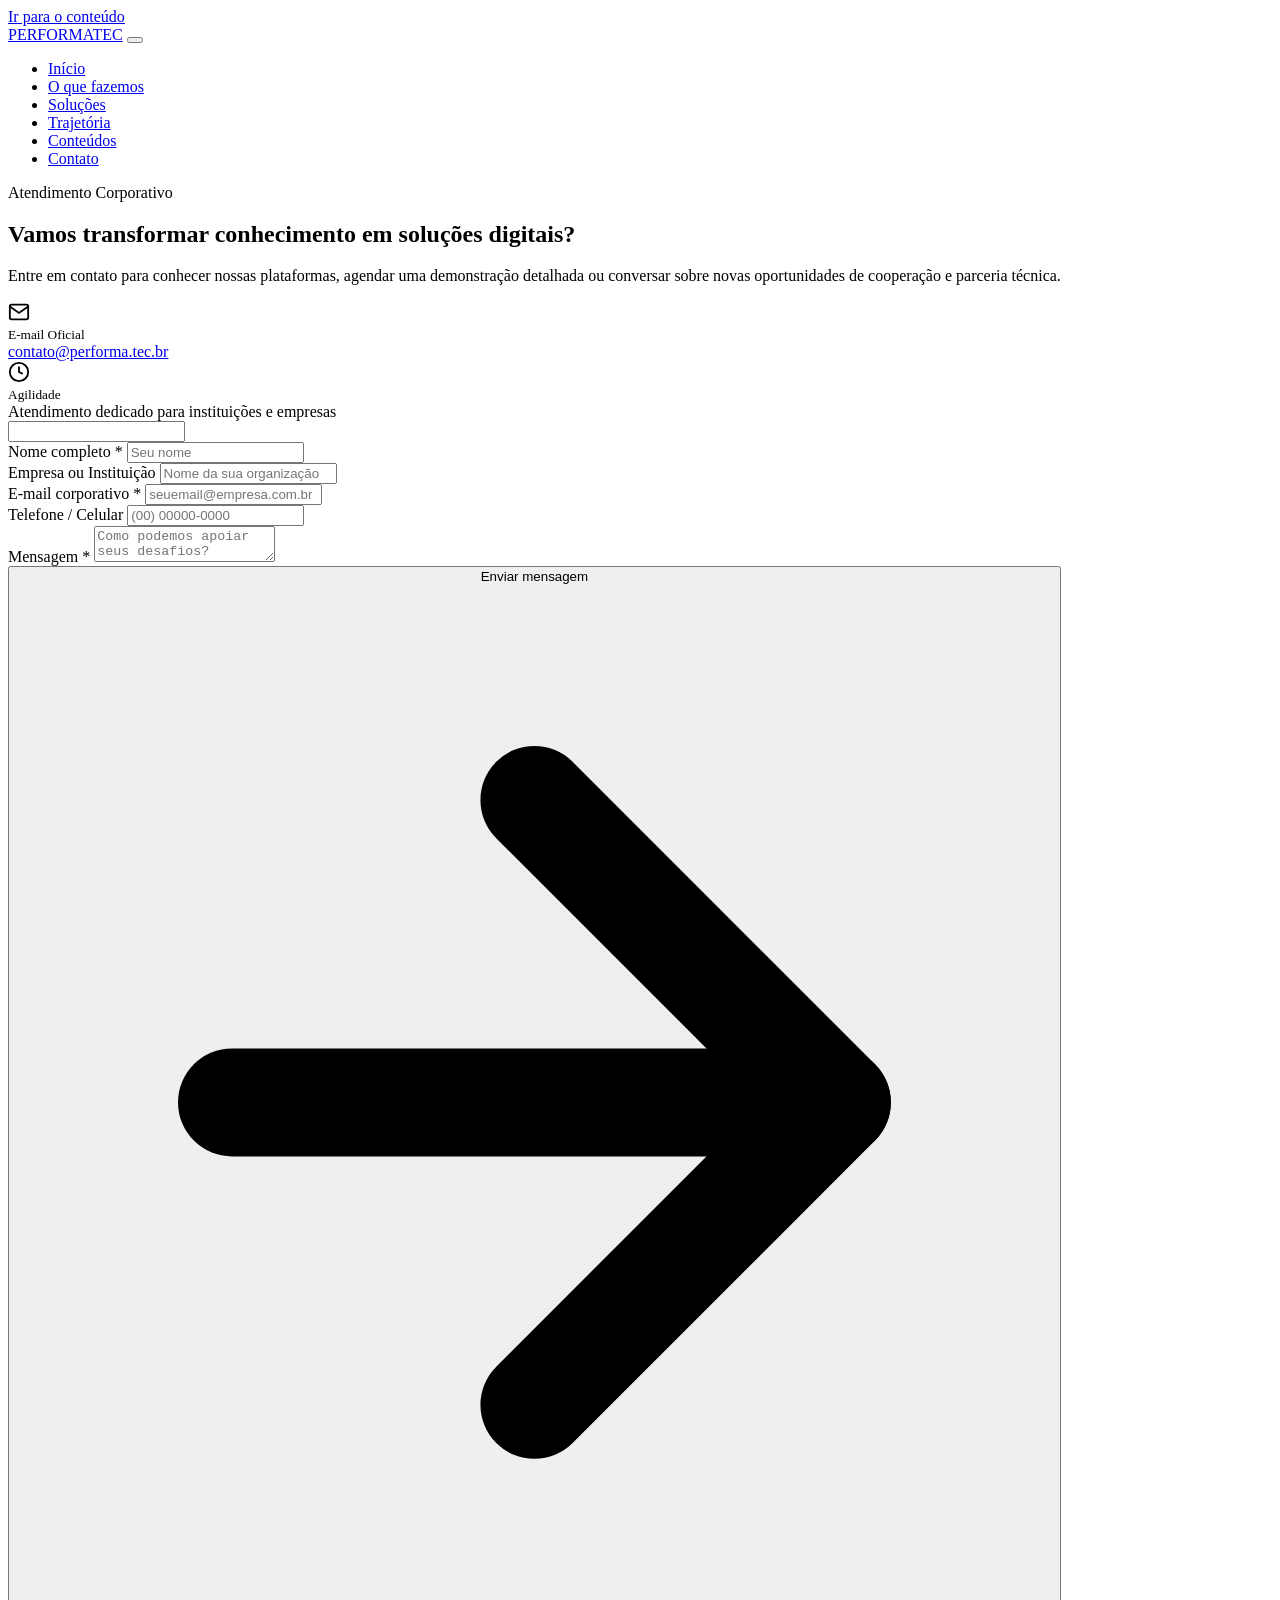
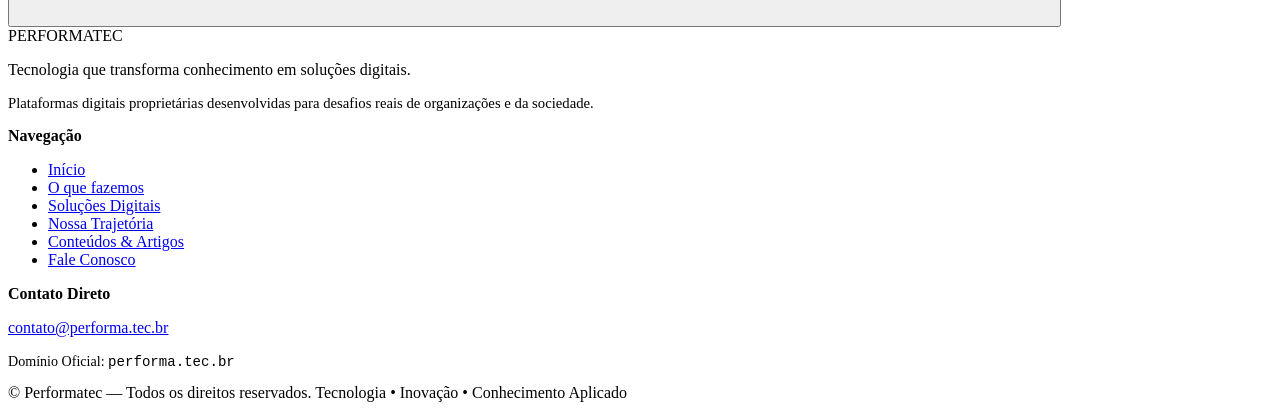
==== contato.html @ 6117225d "Add files via upload" ====
<!DOCTYPE html>
<html lang="pt-BR">
  <head>
    <meta charset="utf-8" />
    <meta name="viewport" content="width=device-width, initial-scale=1" />
    <title>Contato | Performatec</title>
    <meta
      name="description"
      content="Entre em contato com a Performatec para conhecer nossas plataformas digitais próprias, agendar demonstrações ou conversar sobre parcerias."
    />
    <link rel="canonical" href="https://performa.tec.br/contato.html" />
    <link rel="icon" href="assets/img/favicon.svg" type="image/svg+xml" />

    <!-- Open Graph -->
    <meta property="og:type" content="website" />
    <meta property="og:url" content="https://performa.tec.br/contato.html" />
    <meta property="og:title" content="Contato | Performatec" />
    <meta property="og:description" content="Entre em contato com a equipe da Performatec para conhecer nossas soluções digitais." />
    <meta property="og:image" content="https://performa.tec.br/assets/img/hero-colaboracao.jpg" />

    <link rel="preconnect" href="https://fonts.googleapis.com" />
    <link rel="preconnect" href="https://fonts.gstatic.com" crossorigin />
    <link
      href="https://fonts.googleapis.com/css2?family=Cinzel:wght@700&family=Manrope:wght@400;500;600;700;800&display=swap"
      rel="stylesheet"
    />
    <link rel="stylesheet" href="assets/css/site.css" />
  </head>
  <body>
    <a class="skip" href="#conteudo">Ir para o conteúdo</a>

    <header class="site-header">
      <div class="wrap nav">
        <a class="mark" href="index.html" aria-label="Performatec Página Inicial">PERFORMATEC</a>
        <button class="nav-toggle" type="button" aria-label="Abrir menu" aria-expanded="false"><span></span></button>
        <ul class="nav-links">
          <li><a href="index.html">Início</a></li>
          <li><a href="index.html#fazemos">O que fazemos</a></li>
          <li><a href="index.html#solucoes">Soluções</a></li>
          <li><a href="index.html#sobre">Trajetória</a></li>
          <li><a href="conteudos.html">Conteúdos</a></li>
          <li><a class="nav-cta-link" href="contato.html" aria-current="page">Contato</a></li>
        </ul>
      </div>
    </header>

    <main id="conteudo">
      <section class="contact-section" style="min-height: calc(100vh - var(--header) - 200px); display: flex; align-items: center;">
        <div class="wrap contact-grid">
          <div>
            <div class="hero-badge">
              <span class="badge-dot"></span> Atendimento Corporativo
            </div>
            <h1 style="color: var(--white); margin: 1.2rem 0;">
              Vamos transformar conhecimento em <span class="text-highlight">soluções digitais</span>?
            </h1>
            <p class="lede">
              Entre em contato para conhecer nossas plataformas, agendar uma demonstração detalhada ou conversar sobre novas oportunidades de cooperação e parceria técnica.
            </p>

            <div class="contact-info-list">
              <div class="contact-info-item">
                <svg width="22" height="22" viewBox="0 0 24 24" fill="none" stroke="currentColor" stroke-width="2">
                  <path d="M4 4h16c1.1 0 2 .9 2 2v12c0 1.1-.9 2-2 2H4c-1.1 0-2-.9-2-2V6c0-1.1.9-2 2-2z"></path>
                  <polyline points="22,6 12,13 2,6"></polyline>
                </svg>
                <div>
                  <small style="color: var(--text-dim-on-dark); display: block;">E-mail Oficial</small>
                  <a href="mailto:contato@performa.tec.br">contato@performa.tec.br</a>
                </div>
              </div>

              <div class="contact-info-item">
                <svg width="22" height="22" viewBox="0 0 24 24" fill="none" stroke="currentColor" stroke-width="2">
                  <circle cx="12" cy="12" r="10"></circle>
                  <polyline points="12 6 12 12 16 14"></polyline>
                </svg>
                <div>
                  <small style="color: var(--text-dim-on-dark); display: block;">Agilidade</small>
                  <span>Atendimento dedicado para instituições e empresas</span>
                </div>
              </div>
            </div>
          </div>

          <form class="contact-form" data-contact action="https://formsubmit.co/contato@performa.tec.br" method="POST">
            <input type="hidden" name="_subject" value="Novo Contato via Página de Contato" />
            <input type="hidden" name="_captcha" value="false" />
            <input type="text" name="company_website" class="hp" tabindex="-1" autocomplete="off" />

            <div>
              <label for="nome">Nome completo *</label>
              <input id="nome" name="nome" placeholder="Seu nome" required />
            </div>

            <div>
              <label for="empresa">Empresa ou Instituição</label>
              <input id="empresa" name="empresa" placeholder="Nome da sua organização" />
            </div>

            <div>
              <label for="email">E-mail corporativo *</label>
              <input id="email" name="email" type="email" placeholder="seuemail@empresa.com.br" required />
            </div>

            <div>
              <label for="telefone">Telefone / Celular</label>
              <input id="telefone" name="telefone" type="tel" placeholder="(00) 00000-0000" />
            </div>

            <div>
              <label for="mensagem">Mensagem *</label>
              <textarea id="mensagem" name="mensagem" placeholder="Como podemos apoiar seus desafios?" required></textarea>
            </div>

            <button class="btn btn-primary" type="submit" style="width: 100%;">
              <span>Enviar mensagem</span>
              <svg viewBox="0 0 24 24" fill="none" stroke="currentColor" stroke-width="2.5" stroke-linecap="round" stroke-linejoin="round" aria-hidden="true">
                <line x1="5" y1="12" x2="19" y2="12"></line>
                <polyline points="12 5 19 12 12 19"></polyline>
              </svg>
            </button>
          </form>
        </div>
      </section>
    </main>

    <footer class="site-footer">
      <div class="wrap footer-grid">
        <div>
          <span class="mark">PERFORMATEC</span>
          <p>Tecnologia que transforma conhecimento em soluções digitais.</p>
          <p style="color: var(--text-dim-on-dark); font-size: 0.92rem; margin-top: 0.8rem;">
            Plataformas digitais proprietárias desenvolvidas para desafios reais de organizações e da sociedade.
          </p>
        </div>
        <div>
          <strong>Navegação</strong>
          <ul class="footer-nav-list">
            <li><a href="index.html#inicio">Início</a></li>
            <li><a href="index.html#fazemos">O que fazemos</a></li>
            <li><a href="index.html#solucoes">Soluções Digitais</a></li>
            <li><a href="index.html#sobre">Nossa Trajetória</a></li>
            <li><a href="conteudos.html">Conteúdos &amp; Artigos</a></li>
            <li><a href="contato.html">Fale Conosco</a></li>
          </ul>
        </div>
        <div>
          <strong>Contato Direto</strong>
          <p><a href="mailto:contato@performa.tec.br">contato@performa.tec.br</a></p>
          <p style="color: var(--text-dim-on-dark); font-size: 0.88rem; margin-top: 1rem;">
            Domínio Oficial: <code>performa.tec.br</code>
          </p>
        </div>
      </div>
      <div class="wrap legal">
        <span>&copy; Performatec — Todos os direitos reservados.</span>
        <span>Tecnologia &bull; Inovação &bull; Conhecimento Aplicado</span>
      </div>
    </footer>
    <script src="assets/js/site.js"></script>
  </body>
</html>
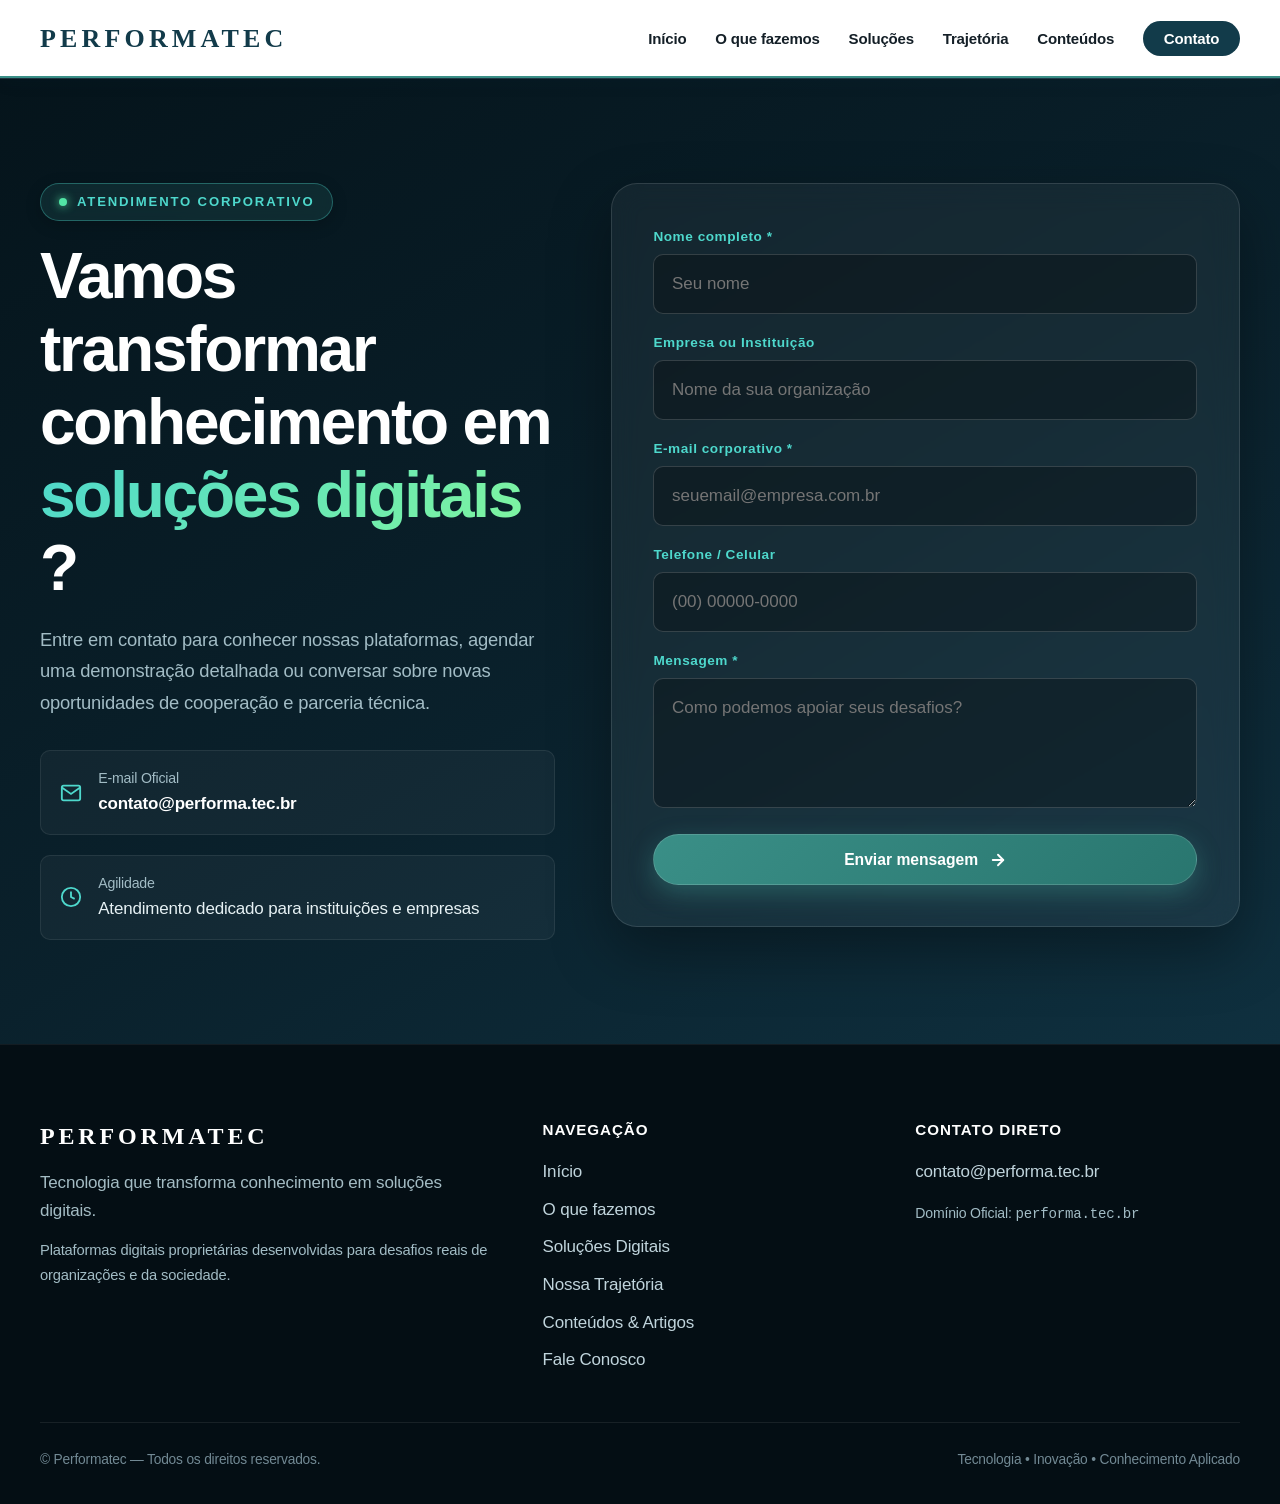
==== commit 36b9d3fc: "Update contato.html" ====
--- a/contato.html
+++ b/contato.html
@@ -147,7 +147,7 @@
         </div>
         <div>
           <strong>Contato Direto</strong>
-          <p><a href="mailto:contato@performa.tec.br">contato@performa.tec.br</a></p>
+          <p><a href="#">contato@performa.tec.br</a></p>
           <p style="color: var(--text-dim-on-dark); font-size: 0.88rem; margin-top: 1rem;">
             Domínio Oficial: <code>performa.tec.br</code>
           </p>
--- a/assets/css/site.css
+++ b/assets/css/site.css
@@ -0,0 +1,1702 @@
+:root {
+  /* Cores Institucionais Principais */
+  --petrol-deep: #06161f;
+  --petrol-dark: #0a212c;
+  --petrol: #123b4a;
+  --petrol-mid: #1d4e60;
+  --blue: #28657a;
+  --blue-light: #3a7c93;
+  --teal: #3a8f87;
+  --teal-light: #52b8ae;
+  --teal-bright: #4ed8cc;
+  --teal-glow: rgba(58, 143, 135, 0.45);
+
+  /* Fundos e Contrastes */
+  --paper: #f8fafb;
+  --mist: #eaf1f4;
+  --mist-dark: #dde6ea;
+  --white: #ffffff;
+
+  /* Tipografia */
+  --ink: #141f27;
+  --ink-secondary: #2d3b44;
+  --mute: #546571;
+  --mute-light: #80929e;
+  --text-on-dark: #e6f1f4;
+  --text-dim-on-dark: #a2bcc5;
+
+  /* Bordas e Sombras */
+  --line: rgba(18, 59, 74, 0.12);
+  --line-on-dark: rgba(255, 255, 255, 0.12);
+  --line-teal: rgba(58, 143, 135, 0.35);
+  --shadow-sm: 0 4px 12px rgba(18, 59, 74, 0.05);
+  --shadow-md: 0 12px 32px rgba(18, 59, 74, 0.08);
+  --shadow-lg: 0 24px 60px rgba(18, 59, 74, 0.14);
+  --shadow-dark: 0 24px 64px rgba(0, 0, 0, 0.45);
+  --shadow-glow: 0 10px 30px rgba(58, 143, 135, 0.35);
+
+  /* Dimensões e Transições */
+  --radius-sm: 10px;
+  --radius-md: 18px;
+  --radius-lg: 26px;
+  --header: 78px;
+  --max: 1200px;
+  --ease: cubic-bezier(0.22, 1, 0.36, 1);
+  --ease-bounce: cubic-bezier(0.34, 1.56, 0.64, 1);
+}
+
+*,
+*::before,
+*::after {
+  box-sizing: border-box;
+}
+
+html {
+  scroll-behavior: smooth;
+}
+
+body {
+  margin: 0;
+  color: var(--ink);
+  background: var(--paper);
+  font-family: Manrope, "Segoe UI", sans-serif;
+  font-size: 17px;
+  line-height: 1.65;
+  letter-spacing: -0.011em;
+  -webkit-font-smoothing: antialiased;
+  -moz-osx-font-smoothing: grayscale;
+}
+
+img {
+  max-width: 100%;
+  display: block;
+}
+
+a {
+  color: inherit;
+  transition: color 0.2s var(--ease);
+}
+
+.skip {
+  position: absolute;
+  left: 1rem;
+  top: 0.6rem;
+  background: var(--petrol);
+  color: var(--white);
+  padding: 0.6rem 1rem;
+  border-radius: var(--radius-sm);
+  z-index: 1000;
+  clip: rect(0 0 0 0);
+  height: 1px;
+  width: 1px;
+  overflow: hidden;
+  font-weight: 700;
+  text-decoration: none;
+}
+
+.skip:focus {
+  clip: auto;
+  height: auto;
+  width: auto;
+  overflow: visible;
+  outline: 2px solid var(--teal-bright);
+}
+
+.mark {
+  font-family: Cinzel, Copperplate, "Copperplate Gothic Bold", serif;
+  font-weight: 700;
+  letter-spacing: 0.16em;
+  text-transform: uppercase;
+  font-size: 26px;
+  color: var(--petrol);
+  transition: color 0.25s var(--ease);
+}
+
+.wrap {
+  width: min(var(--max), calc(100% - 3rem));
+  margin-inline: auto;
+}
+
+.eyebrow {
+  display: inline-flex;
+  align-items: center;
+  gap: 0.75rem;
+  color: var(--blue);
+  font-size: 0.8rem;
+  font-weight: 800;
+  letter-spacing: 0.18em;
+  text-transform: uppercase;
+  margin-bottom: 0.75rem;
+}
+
+.eyebrow::before {
+  content: "";
+  width: 32px;
+  height: 2px;
+  background: var(--teal);
+  border-radius: 2px;
+}
+
+.eyebrow-dark {
+  color: var(--teal-bright);
+}
+
+.eyebrow-dark::before {
+  background: var(--teal-bright);
+}
+
+h1,
+h2,
+h3,
+h4 {
+  font-family: Manrope, sans-serif;
+  letter-spacing: -0.035em;
+  line-height: 1.14;
+  color: var(--petrol);
+  margin: 0;
+}
+
+h1 {
+  font-size: clamp(2.4rem, 5vw, 4.2rem);
+  font-weight: 800;
+}
+
+h2 {
+  font-size: clamp(1.9rem, 3.8vw, 3.1rem);
+  font-weight: 800;
+}
+
+h3 {
+  font-size: 1.35rem;
+  font-weight: 700;
+}
+
+.lede {
+  font-size: 1.15rem;
+  color: var(--mute);
+  max-width: 64ch;
+  line-height: 1.7;
+}
+
+/* ─────────────────────────────────────────────────────────
+   HEADER & NAVEGAÇÃO
+───────────────────────────────────────────────────────── */
+.site-header {
+  position: sticky;
+  top: 0;
+  z-index: 100;
+  height: var(--header);
+  background: rgba(255, 255, 255, 0.94);
+  backdrop-filter: blur(16px);
+  -webkit-backdrop-filter: blur(16px);
+  border-bottom: 2px solid var(--teal);
+  box-shadow: 0 4px 20px rgba(18, 59, 74, 0.05);
+  transition: all 0.3s var(--ease);
+}
+
+.nav {
+  height: var(--header);
+  display: flex;
+  align-items: center;
+  justify-content: space-between;
+  gap: 1.5rem;
+}
+
+.nav a.mark {
+  text-decoration: none;
+  font-size: 26px;
+  display: inline-flex;
+  align-items: center;
+}
+
+.nav a.mark:hover {
+  color: var(--teal);
+}
+
+.nav-links {
+  display: flex;
+  align-items: center;
+  gap: 1.8rem;
+  list-style: none;
+  margin: 0;
+  padding: 0;
+}
+
+.nav-links a {
+  text-decoration: none;
+  font-size: 0.94rem;
+  font-weight: 600;
+  color: var(--ink);
+  position: relative;
+  padding: 0.4rem 0;
+  transition: color 0.2s var(--ease);
+}
+
+.nav-links a::after {
+  content: "";
+  position: absolute;
+  bottom: 0;
+  left: 0;
+  width: 0;
+  height: 2px;
+  background: var(--teal);
+  transition: width 0.25s var(--ease);
+  border-radius: 2px;
+}
+
+.nav-links a:hover {
+  color: var(--teal);
+}
+
+.nav-links a:hover::after,
+.nav-links a[aria-current="page"]::after {
+  width: 100%;
+}
+
+.nav-links a[aria-current="page"] {
+  color: var(--petrol);
+  font-weight: 700;
+}
+
+.nav-cta-link {
+  background: var(--petrol) !important;
+  color: var(--white) !important;
+  padding: 0.55rem 1.3rem !important;
+  border-radius: 999px !important;
+  font-weight: 700 !important;
+  transition: all 0.25s var(--ease) !important;
+}
+
+.nav-cta-link::after {
+  display: none !important;
+}
+
+.nav-cta-link:hover {
+  background: var(--teal) !important;
+  transform: translateY(-2px);
+  box-shadow: var(--shadow-glow);
+}
+
+.nav-toggle {
+  display: none;
+  border: 0;
+  background: transparent;
+  width: 44px;
+  height: 44px;
+  position: relative;
+  cursor: pointer;
+  border-radius: 8px;
+}
+
+.nav-toggle span,
+.nav-toggle::before,
+.nav-toggle::after {
+  content: "";
+  position: absolute;
+  left: 10px;
+  right: 10px;
+  height: 2px;
+  background: var(--petrol);
+  border-radius: 2px;
+  transition: transform 0.25s var(--ease), top 0.25s var(--ease), opacity 0.25s;
+}
+
+.nav-toggle span {
+  top: 21px;
+}
+
+.nav-toggle::before {
+  top: 13px;
+}
+
+.nav-toggle::after {
+  top: 29px;
+}
+
+.nav.open .nav-toggle span {
+  opacity: 0;
+}
+
+.nav.open .nav-toggle::before {
+  top: 21px;
+  transform: rotate(45deg);
+}
+
+.nav.open .nav-toggle::after {
+  top: 21px;
+  transform: rotate(-45deg);
+}
+
+/* ─────────────────────────────────────────────────────────
+   HERO SECTION (ALTO CONTRASTE & DEEP TECH)
+───────────────────────────────────────────────────────── */
+.hero {
+  position: relative;
+  overflow: hidden;
+  background: radial-gradient(circle at 85% 20%, rgba(58, 143, 135, 0.2) 0%, transparent 45%),
+              radial-gradient(circle at 12% 80%, rgba(40, 101, 122, 0.24) 0%, transparent 40%),
+              linear-gradient(145deg, #071922 0%, #0d2733 45%, #123b4a 100%);
+  color: var(--text-on-dark);
+  padding: 5rem 0 3.5rem;
+  border-bottom: 1px solid rgba(255, 255, 255, 0.08);
+}
+
+.hero h1 {
+  color: var(--white);
+  line-height: 1.1;
+  margin: 1.1rem 0 1.4rem;
+}
+
+.hero p.hero-desc {
+  color: rgba(230, 241, 244, 0.88);
+  font-size: 1.18rem;
+  line-height: 1.7;
+  max-width: 50ch;
+  margin-bottom: 2.2rem;
+}
+
+/* Efeito de Destaque nas Palavras do H1 */
+.text-highlight {
+  background: linear-gradient(135deg, #4ed8cc 0%, #7ef5a0 100%);
+  -webkit-background-clip: text;
+  background-clip: text;
+  color: transparent;
+  display: inline-block;
+  font-weight: 800;
+}
+
+.text-highlight-teal {
+  background: linear-gradient(135deg, #ffffff 0%, #b2e8e4 100%);
+  -webkit-background-clip: text;
+  background-clip: text;
+  color: transparent;
+}
+
+/* Badge do Hero com Pulso Ativo */
+.hero-badge {
+  display: inline-flex;
+  align-items: center;
+  gap: 0.65rem;
+  background: rgba(58, 143, 135, 0.16);
+  border: 1px solid rgba(78, 216, 204, 0.35);
+  backdrop-filter: blur(8px);
+  -webkit-backdrop-filter: blur(8px);
+  color: var(--teal-bright);
+  font-size: 0.82rem;
+  font-weight: 700;
+  letter-spacing: 0.14em;
+  text-transform: uppercase;
+  padding: 0.45rem 1.1rem;
+  border-radius: 999px;
+  box-shadow: 0 4px 16px rgba(0, 0, 0, 0.2);
+}
+
+.badge-dot {
+  width: 8px;
+  height: 8px;
+  background: #52e5a5;
+  border-radius: 50%;
+  display: inline-block;
+  box-shadow: 0 0 10px #52e5a5;
+  animation: pulseDot 2s infinite;
+}
+
+@keyframes pulseDot {
+  0%, 100% {
+    opacity: 1;
+    transform: scale(1);
+  }
+  50% {
+    opacity: 0.5;
+    transform: scale(1.3);
+  }
+}
+
+/* Teia SVG com Linhas Luminosas */
+.teia {
+  position: absolute;
+  inset: 0;
+  pointer-events: none;
+  opacity: 0.65;
+  z-index: 1;
+}
+
+.teia path {
+  transition: stroke 0.5s;
+}
+
+.teia-node {
+  animation: pulseNode 3s infinite ease-in-out alternate;
+}
+
+@keyframes pulseNode {
+  0% { r: 3; opacity: 0.4; }
+  100% { r: 5; opacity: 1; }
+}
+
+.hero-grid {
+  position: relative;
+  z-index: 2;
+  display: grid;
+  grid-template-columns: 1.08fr 0.92fr;
+  gap: 4rem;
+  align-items: center;
+}
+
+/* Botões com Alto Impacto */
+.actions {
+  display: flex;
+  flex-wrap: wrap;
+  align-items: center;
+  gap: 1.1rem;
+}
+
+.btn {
+  display: inline-flex;
+  align-items: center;
+  justify-content: center;
+  gap: 0.65rem;
+  text-decoration: none;
+  border-radius: 999px;
+  padding: 0.95rem 1.7rem;
+  font-weight: 700;
+  font-size: 0.98rem;
+  border: 1px solid transparent;
+  cursor: pointer;
+  font-family: inherit;
+  transition: all 0.28s var(--ease);
+}
+
+.btn svg {
+  width: 18px;
+  height: 18px;
+  transition: transform 0.25s var(--ease);
+}
+
+.btn:hover svg {
+  transform: translateX(4px);
+}
+
+.btn-primary {
+  background: linear-gradient(135deg, var(--teal) 0%, #29766f 100%);
+  color: var(--white);
+  box-shadow: 0 8px 24px rgba(58, 143, 135, 0.45);
+  border: 1px solid rgba(255, 255, 255, 0.15);
+}
+
+.btn-primary:hover {
+  transform: translateY(-2px);
+  box-shadow: 0 12px 32px rgba(58, 143, 135, 0.6);
+  background: linear-gradient(135deg, #44a59c 0%, var(--teal) 100%);
+  color: var(--white);
+}
+
+.btn-ghost {
+  background: rgba(255, 255, 255, 0.06);
+  color: var(--white);
+  border: 1.5px solid rgba(255, 255, 255, 0.35);
+  backdrop-filter: blur(8px);
+  -webkit-backdrop-filter: blur(8px);
+}
+
+.btn-ghost:hover {
+  background: rgba(255, 255, 255, 0.16);
+  border-color: var(--white);
+  transform: translateY(-2px);
+  color: var(--white);
+}
+
+.btn-outline-dark {
+  background: transparent;
+  color: var(--petrol);
+  border: 1.5px solid var(--petrol);
+}
+
+.btn-outline-dark:hover {
+  background: var(--petrol);
+  color: var(--white);
+  transform: translateY(-2px);
+}
+
+.btn-light {
+  background: var(--white);
+  color: var(--petrol);
+  box-shadow: var(--shadow-sm);
+}
+
+.btn-light:hover {
+  background: var(--mist);
+  color: var(--petrol);
+  transform: translateY(-2px);
+  box-shadow: var(--shadow-md);
+}
+
+/* Visual do Hero & Cards Flutuantes */
+.hero-visual {
+  position: relative;
+  min-height: 460px;
+  display: flex;
+  align-items: center;
+  justify-content: center;
+}
+
+.hero-img-container {
+  position: relative;
+  width: 92%;
+  margin-left: auto;
+  border-radius: 28px;
+  padding: 6px;
+  background: linear-gradient(145deg, rgba(78, 216, 204, 0.4) 0%, rgba(255, 255, 255, 0.1) 60%, rgba(18, 59, 74, 0.4) 100%);
+  box-shadow: 0 24px 60px rgba(0, 0, 0, 0.45);
+}
+
+.hero-visual img {
+  width: 100%;
+  height: 460px;
+  object-fit: cover;
+  border-radius: 24px;
+  display: block;
+}
+
+/* Card Flutuante 1 (Inferior) */
+.hero-chip {
+  position: absolute;
+  left: -20px;
+  bottom: 24px;
+  width: min(300px, 85%);
+  background: rgba(10, 33, 44, 0.92);
+  border: 1px solid rgba(78, 216, 204, 0.35);
+  backdrop-filter: blur(16px);
+  -webkit-backdrop-filter: blur(16px);
+  padding: 1.1rem 1.25rem;
+  border-radius: var(--radius-md);
+  box-shadow: 0 16px 40px rgba(0, 0, 0, 0.4);
+  animation: float1 5s ease-in-out infinite alternate;
+  z-index: 3;
+}
+
+.hero-chip-header {
+  display: flex;
+  align-items: center;
+  gap: 0.6rem;
+  margin-bottom: 0.35rem;
+}
+
+.hero-chip-icon {
+  width: 28px;
+  height: 28px;
+  border-radius: 8px;
+  background: rgba(58, 143, 135, 0.25);
+  color: var(--teal-bright);
+  display: flex;
+  align-items: center;
+  justify-content: center;
+}
+
+.hero-chip strong {
+  display: block;
+  color: var(--white);
+  font-size: 0.98rem;
+  font-weight: 700;
+}
+
+.hero-chip span {
+  display: block;
+  color: var(--text-dim-on-dark);
+  font-size: 0.84rem;
+  line-height: 1.45;
+}
+
+/* Card Flutuante 2 (Superior Direito) */
+.hero-badge-float {
+  position: absolute;
+  right: -15px;
+  top: 30px;
+  background: rgba(255, 255, 255, 0.96);
+  color: var(--ink);
+  border: 1px solid rgba(18, 59, 74, 0.15);
+  padding: 0.85rem 1.15rem;
+  border-radius: var(--radius-md);
+  box-shadow: 0 16px 36px rgba(0, 0, 0, 0.25);
+  animation: float2 6s ease-in-out infinite alternate;
+  z-index: 3;
+  display: flex;
+  align-items: center;
+  gap: 0.75rem;
+}
+
+.hero-badge-float .status-ring {
+  width: 10px;
+  height: 10px;
+  border-radius: 50%;
+  background: var(--teal);
+  box-shadow: 0 0 0 3px rgba(58, 143, 135, 0.2);
+}
+
+.hero-badge-float strong {
+  display: block;
+  font-size: 0.92rem;
+  color: var(--petrol);
+}
+
+.hero-badge-float span {
+  display: block;
+  font-size: 0.78rem;
+  color: var(--mute);
+  font-weight: 600;
+}
+
+@keyframes float1 {
+  0% { transform: translateY(0); }
+  100% { transform: translateY(-10px); }
+}
+
+@keyframes float2 {
+  0% { transform: translateY(0); }
+  100% { transform: translateY(12px); }
+}
+
+/* ─────────────────────────────────────────────────────────
+   FAIXA DE INDICADORES (STATS BAR - ESTILO PERFORMANCE VEGETAL)
+───────────────────────────────────────────────────────── */
+.stats-bar-wrap {
+  position: relative;
+  z-index: 2;
+  margin-top: 3.5rem;
+  padding-top: 2rem;
+  border-top: 1px solid rgba(255, 255, 255, 0.1);
+}
+
+.stats-bar {
+  display: grid;
+  grid-template-columns: repeat(4, 1fr);
+  gap: 1.5rem;
+}
+
+.stat-item {
+  padding: 1.1rem 1.4rem;
+  border-right: 1px solid rgba(255, 255, 255, 0.08);
+  background: rgba(255, 255, 255, 0.03);
+  border-radius: var(--radius-sm);
+  transition: background 0.25s;
+}
+
+.stat-item:hover {
+  background: rgba(255, 255, 255, 0.06);
+}
+
+.stat-item:last-child {
+  border-right: none;
+}
+
+.stat-num {
+  font-family: Manrope, sans-serif;
+  font-weight: 800;
+  font-size: clamp(1.8rem, 2.5vw, 2.5rem);
+  color: var(--teal-bright);
+  line-height: 1.1;
+  display: block;
+}
+
+.stat-label {
+  font-size: 0.85rem;
+  color: var(--text-dim-on-dark);
+  margin-top: 0.4rem;
+  text-transform: uppercase;
+  letter-spacing: 0.08em;
+  font-weight: 600;
+  display: block;
+}
+
+/* ─────────────────────────────────────────────────────────
+   SEÇÕES & CONTRASTES
+───────────────────────────────────────────────────────── */
+.band {
+  padding: 6.2rem 0;
+  position: relative;
+  scroll-margin-top: calc(var(--header) + 12px);
+}
+
+/* Fundo Claro Puro (High Clarity) */
+.band-white {
+  background: var(--white);
+  color: var(--ink);
+}
+
+/* Fundo Ardósia/Gelo Suave */
+.band-mist {
+  background: var(--mist);
+  color: var(--ink);
+}
+
+/* Fundo Corporativo Suave */
+.band-alt {
+  background: var(--paper);
+  color: var(--ink);
+}
+
+/* Fundo Escuro Profundo (Deep Tech Contrast) */
+.band-deep {
+  background: linear-gradient(150deg, #071922 0%, #0d2733 50%, #123b4a 100%);
+  color: var(--text-on-dark);
+}
+
+.band-deep h2,
+.band-deep h3 {
+  color: var(--white);
+}
+
+.band-deep .lede {
+  color: var(--text-dim-on-dark);
+}
+
+/* ─────────────────────────────────────────────────────────
+   BLOCO 2: O QUE FAZEMOS (CARDS INTERATIVOS)
+───────────────────────────────────────────────────────── */
+.split-intro {
+  display: grid;
+  grid-template-columns: 0.9fr 1.1fr;
+  gap: 3.5rem;
+  margin-bottom: 3.5rem;
+  align-items: end;
+}
+
+.practice-cards {
+  display: grid;
+  grid-template-columns: repeat(3, 1fr);
+  gap: 1.8rem;
+}
+
+.practice-card {
+  background: var(--paper);
+  border: 1px solid var(--line);
+  border-radius: var(--radius-md);
+  padding: 2.4rem 2rem;
+  transition: all 0.3s var(--ease);
+  position: relative;
+  display: flex;
+  flex-direction: column;
+}
+
+.practice-card::before {
+  content: "";
+  position: absolute;
+  top: 0;
+  left: 0;
+  right: 0;
+  height: 4px;
+  background: transparent;
+  border-radius: var(--radius-md) var(--radius-md) 0 0;
+  transition: background 0.3s var(--ease);
+}
+
+.practice-card:hover {
+  transform: translateY(-8px);
+  background: var(--white);
+  border-color: var(--line-teal);
+  box-shadow: var(--shadow-lg);
+}
+
+.practice-card:hover::before {
+  background: linear-gradient(90deg, var(--teal), var(--blue));
+}
+
+.card-icon-wrap {
+  width: 52px;
+  height: 52px;
+  border-radius: 14px;
+  background: rgba(58, 143, 135, 0.1);
+  color: var(--teal);
+  display: flex;
+  align-items: center;
+  justify-content: center;
+  margin-bottom: 1.6rem;
+  transition: all 0.3s var(--ease);
+}
+
+.practice-card:hover .card-icon-wrap {
+  background: var(--teal);
+  color: var(--white);
+  transform: scale(1.08);
+}
+
+.index-num {
+  font-family: Cinzel, serif;
+  color: var(--teal);
+  font-size: 1.4rem;
+  font-weight: 700;
+  letter-spacing: 0.08em;
+  margin-left: auto;
+}
+
+.card-top {
+  display: flex;
+  align-items: center;
+  justify-content: space-between;
+  margin-bottom: 1rem;
+}
+
+.practice-card h3 {
+  font-size: 1.35rem;
+  margin-bottom: 0.85rem;
+  color: var(--petrol);
+}
+
+.practice-card p {
+  color: var(--mute);
+  margin: 0;
+  font-size: 1.02rem;
+  line-height: 1.65;
+}
+
+/* ─────────────────────────────────────────────────────────
+   BLOCO 3: TRAJETÓRIA (TIMELINE REFINADA)
+───────────────────────────────────────────────────────── */
+.timeline-container {
+  margin-top: 3.5rem;
+  position: relative;
+}
+
+.timeline {
+  position: relative;
+  display: grid;
+  grid-template-columns: repeat(auto-fit, minmax(260px, 1fr));
+  gap: 1.5rem;
+}
+
+.tl-card {
+  background: var(--white);
+  border: 1px solid var(--line);
+  border-radius: var(--radius-md);
+  padding: 1.8rem 1.6rem;
+  box-shadow: var(--shadow-sm);
+  position: relative;
+  transition: all 0.28s var(--ease);
+  display: flex;
+  flex-direction: column;
+}
+
+.tl-card:hover {
+  transform: translateY(-5px);
+  border-color: var(--teal);
+  box-shadow: var(--shadow-md);
+}
+
+.tl-step-badge {
+  display: inline-flex;
+  align-items: center;
+  gap: 0.5rem;
+  font-size: 0.76rem;
+  font-weight: 800;
+  text-transform: uppercase;
+  letter-spacing: 0.1em;
+  color: var(--teal);
+  margin-bottom: 0.8rem;
+}
+
+.tl-step-dot {
+  width: 8px;
+  height: 8px;
+  border-radius: 50%;
+  background: var(--teal);
+}
+
+.tl-card strong {
+  font-size: 1.15rem;
+  color: var(--petrol);
+  margin-bottom: 0.4rem;
+  display: block;
+}
+
+.tl-card p {
+  color: var(--mute);
+  margin: 0;
+  font-size: 0.94rem;
+  line-height: 1.55;
+}
+
+/* ─────────────────────────────────────────────────────────
+   BLOCO 4: SOLUÇÕES DIGITAIS (SHOWCASE PREMIUM)
+───────────────────────────────────────────────────────── */
+.solution-stack {
+  display: grid;
+  gap: 2.2rem;
+  margin-top: 3rem;
+}
+
+.solution {
+  display: grid;
+  grid-template-columns: 1.08fr 0.92fr;
+  background: var(--white);
+  border: 1px solid var(--line);
+  border-radius: var(--radius-lg);
+  overflow: hidden;
+  box-shadow: var(--shadow-md);
+  transition: all 0.35s var(--ease);
+}
+
+.solution:hover {
+  border-color: var(--line-teal);
+  box-shadow: var(--shadow-lg);
+  transform: translateY(-4px);
+}
+
+.solution.reverse {
+  grid-template-columns: 0.92fr 1.08fr;
+}
+
+.solution.reverse .solution-copy {
+  order: 2;
+}
+
+.solution-copy {
+  padding: 3.5rem 3.2rem;
+  display: flex;
+  flex-direction: column;
+  justify-content: center;
+}
+
+.solution-copy h3 {
+  font-size: 2.1rem;
+  margin-bottom: 1rem;
+}
+
+.solution-copy p {
+  color: var(--mute);
+  font-size: 1.06rem;
+  line-height: 1.7;
+}
+
+.solution-media {
+  position: relative;
+  min-height: 380px;
+  overflow: hidden;
+}
+
+.solution-media img {
+  width: 100%;
+  height: 100%;
+  object-fit: cover;
+  position: absolute;
+  inset: 0;
+  transition: transform 0.6s var(--ease);
+}
+
+.solution:hover .solution-media img {
+  transform: scale(1.04);
+}
+
+.kicker {
+  font-size: 0.8rem;
+  letter-spacing: 0.16em;
+  text-transform: uppercase;
+  font-weight: 800;
+  color: var(--teal);
+  margin-bottom: 0.65rem;
+  display: inline-block;
+}
+
+.highlights {
+  display: flex;
+  flex-wrap: wrap;
+  gap: 0.65rem;
+  margin: 1.4rem 0 1.8rem;
+}
+
+.pill {
+  background: var(--mist);
+  color: var(--petrol);
+  border: 1px solid rgba(18, 59, 74, 0.08);
+  border-radius: 999px;
+  padding: 0.45rem 0.95rem;
+  font-size: 0.84rem;
+  font-weight: 700;
+  display: inline-flex;
+  align-items: center;
+  gap: 0.45rem;
+  transition: all 0.2s;
+}
+
+.pill::before {
+  content: "✓";
+  color: var(--teal);
+  font-weight: 800;
+}
+
+.pill:hover {
+  background: var(--white);
+  border-color: var(--teal);
+}
+
+/* ─────────────────────────────────────────────────────────
+   BLOCO 5 & 6: REGISTRO INPI & COMERCIALIZAÇÃO (DARK TECH)
+───────────────────────────────────────────────────────── */
+.registry-section {
+  position: relative;
+  overflow: hidden;
+}
+
+.registry-section::before {
+  content: "";
+  position: absolute;
+  width: 450px;
+  height: 450px;
+  right: -100px;
+  top: -100px;
+  background: radial-gradient(circle, rgba(58, 143, 135, 0.22) 0%, transparent 70%);
+  pointer-events: none;
+}
+
+.registry {
+  display: grid;
+  grid-template-columns: 1.15fr 0.85fr;
+  gap: 3.5rem;
+  align-items: center;
+  position: relative;
+  z-index: 2;
+}
+
+.registry-card {
+  background: rgba(255, 255, 255, 0.05);
+  border: 1px solid rgba(78, 216, 204, 0.28);
+  border-radius: var(--radius-lg);
+  padding: 2.4rem;
+  backdrop-filter: blur(16px);
+  -webkit-backdrop-filter: blur(16px);
+  box-shadow: 0 20px 50px rgba(0, 0, 0, 0.35);
+  position: relative;
+  overflow: hidden;
+}
+
+.registry-card::after {
+  content: "";
+  position: absolute;
+  top: 0;
+  left: 0;
+  width: 100%;
+  height: 4px;
+  background: linear-gradient(90deg, var(--teal-bright), var(--blue));
+}
+
+.registry-shield {
+  display: inline-flex;
+  align-items: center;
+  justify-content: center;
+  width: 48px;
+  height: 48px;
+  border-radius: 12px;
+  background: rgba(58, 143, 135, 0.2);
+  color: var(--teal-bright);
+  margin-bottom: 1.2rem;
+}
+
+.registry-card code {
+  display: block;
+  margin: 1rem 0;
+  font-size: 1.35rem;
+  color: var(--teal-bright);
+  font-family: ui-monospace, SFMono-Regular, "SF Mono", Menlo, Consolas, monospace;
+  font-weight: 800;
+  letter-spacing: 0.06em;
+  background: rgba(0, 0, 0, 0.35);
+  padding: 0.75rem 1rem;
+  border-radius: 10px;
+  border: 1px solid rgba(255, 255, 255, 0.08);
+}
+
+.registry-meta {
+  font-size: 0.92rem;
+  color: var(--text-dim-on-dark);
+  line-height: 1.6;
+}
+
+.registry-meta strong {
+  color: var(--white);
+}
+
+.compact-box {
+  margin-top: 2rem;
+  background: rgba(255, 255, 255, 0.04);
+  border-left: 3px solid var(--teal-bright);
+  padding: 1.2rem 1.4rem;
+  border-radius: 0 var(--radius-sm) var(--radius-sm) 0;
+}
+
+.compact-box h3 {
+  font-size: 1.05rem;
+  color: var(--teal-bright);
+  margin-bottom: 0.35rem;
+  text-transform: uppercase;
+  letter-spacing: 0.08em;
+}
+
+.compact-box p {
+  color: var(--text-on-dark);
+  margin: 0;
+  font-size: 0.96rem;
+}
+
+/* ─────────────────────────────────────────────────────────
+   BLOCO 7: DIFERENCIAL (TRÍPTICO MODERNO)
+───────────────────────────────────────────────────────── */
+.triptych {
+  display: grid;
+  grid-template-columns: repeat(3, 1fr);
+  gap: 1.8rem;
+  margin-top: 3rem;
+}
+
+.triptych-item {
+  background: var(--white);
+  border: 1px solid var(--line);
+  border-radius: var(--radius-md);
+  padding: 2.4rem 2rem;
+  box-shadow: var(--shadow-sm);
+  transition: all 0.3s var(--ease);
+  position: relative;
+}
+
+.triptych-item:hover {
+  transform: translateY(-6px);
+  border-color: var(--teal);
+  box-shadow: var(--shadow-lg);
+}
+
+.triptych-num {
+  font-family: Cinzel, serif;
+  font-size: 2rem;
+  font-weight: 700;
+  color: var(--teal);
+  display: block;
+  margin-bottom: 1rem;
+}
+
+.triptych-item h3 {
+  font-size: 1.35rem;
+  margin-bottom: 0.8rem;
+}
+
+.triptych-item p {
+  color: var(--mute);
+  margin: 0;
+  line-height: 1.65;
+}
+
+/* ─────────────────────────────────────────────────────────
+   BLOCO 8 & 9: PARCERIAS E PIPELINE (CONTRASTE MIST)
+───────────────────────────────────────────────────────── */
+.dual-feature-grid {
+  display: grid;
+  grid-template-columns: 1fr 1fr;
+  gap: 2rem;
+  margin-top: 3rem;
+}
+
+.feature-box {
+  background: var(--white);
+  border: 1px solid var(--line);
+  border-radius: var(--radius-lg);
+  overflow: hidden;
+  box-shadow: var(--shadow-sm);
+  display: flex;
+  flex-direction: column;
+}
+
+.feature-box img {
+  width: 100%;
+  height: 260px;
+  object-fit: cover;
+}
+
+.feature-box-body {
+  padding: 2.2rem 2.2rem;
+  flex: 1;
+}
+
+.feature-box-body h3 {
+  font-size: 1.45rem;
+  margin-bottom: 0.8rem;
+}
+
+.feature-box-body p {
+  color: var(--mute);
+  line-height: 1.65;
+  margin: 0;
+}
+
+/* ─────────────────────────────────────────────────────────
+   BLOCO 10: CONTEÚDOS (EDITORIAL CARDS)
+───────────────────────────────────────────────────────── */
+.content-row {
+  display: grid;
+  grid-template-columns: repeat(3, 1fr);
+  gap: 1.8rem;
+  margin-top: 2.8rem;
+}
+
+.article-card {
+  background: var(--white);
+  border: 1px solid var(--line);
+  border-radius: var(--radius-md);
+  padding: 2rem 1.8rem;
+  text-decoration: none;
+  min-height: 240px;
+  display: flex;
+  flex-direction: column;
+  justify-content: space-between;
+  box-shadow: var(--shadow-sm);
+  transition: all 0.3s var(--ease);
+  position: relative;
+}
+
+.article-card:hover {
+  transform: translateY(-6px);
+  border-color: var(--teal);
+  box-shadow: var(--shadow-lg);
+}
+
+.article-tag {
+  color: var(--teal);
+  font-size: 0.8rem;
+  font-weight: 800;
+  letter-spacing: 0.12em;
+  text-transform: uppercase;
+  display: inline-block;
+  margin-bottom: 0.8rem;
+}
+
+.article-card h3 {
+  font-size: 1.25rem;
+  color: var(--petrol);
+  line-height: 1.4;
+  margin: 0 0 1.2rem;
+  transition: color 0.2s;
+}
+
+.article-card:hover h3 {
+  color: var(--teal);
+}
+
+.article-link {
+  display: inline-flex;
+  align-items: center;
+  gap: 0.5rem;
+  color: var(--blue);
+  font-weight: 700;
+  font-size: 0.92rem;
+  transition: gap 0.2s;
+}
+
+.article-card:hover .article-link {
+  gap: 0.8rem;
+  color: var(--teal);
+}
+
+/* ─────────────────────────────────────────────────────────
+   BLOCO 11: CONTATO (DEEP CONTRAST FINALE)
+───────────────────────────────────────────────────────── */
+.contact-section {
+  background: linear-gradient(150deg, #05141b 0%, #0a212c 55%, #0f303f 100%);
+  color: var(--text-on-dark);
+  padding: 6.5rem 0;
+  border-top: 1px solid rgba(255, 255, 255, 0.08);
+}
+
+.contact-section h2 {
+  color: var(--white);
+}
+
+.contact-section .lede {
+  color: var(--text-dim-on-dark);
+}
+
+.contact-grid {
+  display: grid;
+  grid-template-columns: 0.9fr 1.1fr;
+  gap: 3.5rem;
+  align-items: start;
+}
+
+.contact-info-list {
+  margin-top: 2rem;
+  display: grid;
+  gap: 1.2rem;
+}
+
+.contact-info-item {
+  display: flex;
+  align-items: center;
+  gap: 1rem;
+  background: rgba(255, 255, 255, 0.04);
+  padding: 1rem 1.2rem;
+  border-radius: var(--radius-sm);
+  border: 1px solid rgba(255, 255, 255, 0.08);
+}
+
+.contact-info-item svg {
+  color: var(--teal-bright);
+  flex-shrink: 0;
+}
+
+.contact-info-item a {
+  color: var(--white);
+  font-weight: 700;
+  text-decoration: none;
+}
+
+.contact-info-item a:hover {
+  color: var(--teal-bright);
+}
+
+/* Formulário Sofisticado */
+form.contact-form {
+  display: grid;
+  gap: 1.1rem;
+  background: rgba(255, 255, 255, 0.05);
+  border: 1px solid rgba(255, 255, 255, 0.12);
+  border-radius: var(--radius-lg);
+  padding: 2.6rem;
+  backdrop-filter: blur(14px);
+  -webkit-backdrop-filter: blur(14px);
+  box-shadow: 0 24px 60px rgba(0, 0, 0, 0.35);
+}
+
+form.contact-form label {
+  font-size: 0.85rem;
+  font-weight: 700;
+  color: var(--teal-bright);
+  display: block;
+  margin-bottom: 0.35rem;
+  letter-spacing: 0.04em;
+}
+
+form.contact-form input,
+form.contact-form textarea {
+  width: 100%;
+  border: 1px solid rgba(255, 255, 255, 0.16);
+  background: rgba(0, 0, 0, 0.28);
+  border-radius: var(--radius-sm);
+  padding: 0.95rem 1.1rem;
+  font: inherit;
+  color: var(--white);
+  transition: all 0.25s var(--ease);
+}
+
+form.contact-form input:focus,
+form.contact-form textarea:focus {
+  outline: none;
+  border-color: var(--teal-bright);
+  background: rgba(0, 0, 0, 0.45);
+  box-shadow: 0 0 0 3px rgba(78, 216, 204, 0.25);
+}
+
+form.contact-form textarea {
+  min-height: 130px;
+  resize: vertical;
+}
+
+.hp {
+  position: absolute;
+  left: -9999px;
+}
+
+/* ─────────────────────────────────────────────────────────
+   RODAPÉ (SITE FOOTER)
+───────────────────────────────────────────────────────── */
+.site-footer {
+  background: #040e14;
+  color: #a4bcc4;
+  padding: 4.5rem 0 2rem;
+  border-top: 1px solid rgba(255, 255, 255, 0.06);
+}
+
+.footer-grid {
+  display: grid;
+  grid-template-columns: 1.4fr 1fr 1fr;
+  gap: 3rem;
+  padding-bottom: 3rem;
+  border-bottom: 1px solid rgba(255, 255, 255, 0.08);
+}
+
+.site-footer .mark {
+  color: var(--white);
+  font-size: 24px;
+  margin-bottom: 0.8rem;
+  display: block;
+}
+
+.site-footer p {
+  line-height: 1.65;
+  margin: 0.4rem 0;
+}
+
+.site-footer strong {
+  color: var(--white);
+  display: block;
+  margin-bottom: 1rem;
+  font-size: 0.95rem;
+  letter-spacing: 0.06em;
+  text-transform: uppercase;
+}
+
+.site-footer a {
+  color: #c0d4dc;
+  text-decoration: none;
+  transition: color 0.2s;
+}
+
+.site-footer a:hover {
+  color: var(--teal-bright);
+}
+
+.footer-nav-list {
+  list-style: none;
+  padding: 0;
+  margin: 0;
+  display: grid;
+  gap: 0.6rem;
+}
+
+.legal {
+  padding-top: 1.6rem;
+  font-size: 0.86rem;
+  color: #728994;
+  display: flex;
+  justify-content: space-between;
+  align-items: center;
+}
+
+/* ─────────────────────────────────────────────────────────
+   PÁGINAS INTERNAS (MAISAÇÃO, CONTATO, CONTEÚDOS)
+───────────────────────────────────────────────────────── */
+.page-hero {
+  padding: 5rem 0 3.5rem;
+  background: radial-gradient(circle at 85% 20%, rgba(58, 143, 135, 0.18) 0%, transparent 45%),
+              linear-gradient(145deg, #071922 0%, #0d2733 50%, #123b4a 100%);
+  color: var(--text-on-dark);
+  border-bottom: 1px solid rgba(255, 255, 255, 0.08);
+}
+
+.page-hero h1 {
+  color: var(--white);
+  margin-top: 0.6rem;
+}
+
+.page-hero .lede {
+  color: var(--text-dim-on-dark);
+}
+
+.shots {
+  display: grid;
+  grid-template-columns: 1.25fr 0.75fr;
+  gap: 1.4rem;
+  margin-top: 2.5rem;
+}
+
+.shots img {
+  border-radius: var(--radius-md);
+  border: 1px solid var(--line);
+  background: var(--white);
+  box-shadow: var(--shadow-sm);
+  transition: transform 0.3s var(--ease), box-shadow 0.3s;
+}
+
+.shots img:hover {
+  transform: translateY(-4px);
+  box-shadow: var(--shadow-lg);
+}
+
+.flow {
+  display: grid;
+  grid-template-columns: repeat(6, 1fr);
+  gap: 0.8rem;
+  margin-top: 2.5rem;
+  padding: 0;
+}
+
+.flow li {
+  list-style: none;
+  background: var(--white);
+  border-radius: var(--radius-sm);
+  padding: 1.2rem 1rem;
+  border: 1px solid var(--line);
+  font-size: 0.92rem;
+  font-weight: 700;
+  color: var(--petrol);
+  box-shadow: var(--shadow-sm);
+  text-align: center;
+  display: flex;
+  align-items: center;
+  justify-content: center;
+  transition: all 0.25s var(--ease);
+}
+
+.flow li:hover {
+  transform: translateY(-4px);
+  border-color: var(--teal);
+  box-shadow: var(--shadow-md);
+  color: var(--teal);
+}
+
+.video-grid {
+  display: grid;
+  grid-template-columns: repeat(3, 1fr);
+  gap: 1.4rem;
+  margin-top: 2rem;
+}
+
+.video-grid iframe {
+  width: 100%;
+  aspect-ratio: 16/9;
+  border: 0;
+  border-radius: var(--radius-md);
+  box-shadow: var(--shadow-md);
+}
+
+.prose {
+  max-width: 72ch;
+  line-height: 1.8;
+  font-size: 1.1rem;
+}
+
+.prose p {
+  color: var(--mute);
+  margin-bottom: 1.5rem;
+}
+
+/* ─────────────────────────────────────────────────────────
+   RESPONSIVIDADE
+───────────────────────────────────────────────────────── */
+@media (max-width: 1024px) {
+  .hero-grid {
+    grid-template-columns: 1fr;
+    gap: 3rem;
+  }
+
+  .hero-visual {
+    min-height: auto;
+  }
+
+  .hero-img-container {
+    width: 100%;
+    margin: 0 auto;
+  }
+
+  .stats-bar {
+    grid-template-columns: repeat(2, 1fr);
+  }
+
+  .stat-item:nth-child(2) {
+    border-right: none;
+  }
+
+  .split-intro,
+  .solution,
+  .solution.reverse,
+  .registry,
+  .contact-grid,
+  .footer-grid,
+  .dual-feature-grid,
+  .shots {
+    grid-template-columns: 1fr;
+  }
+
+  .solution.reverse .solution-copy {
+    order: 0;
+  }
+
+  .practice-cards,
+  .content-row,
+  .triptych,
+  .video-grid {
+    grid-template-columns: 1fr;
+  }
+
+  .flow {
+    grid-template-columns: repeat(2, 1fr);
+  }
+
+  .nav-toggle {
+    display: block;
+  }
+
+  .nav-links {
+    display: none;
+    position: absolute;
+    inset: var(--header) 0 auto 0;
+    background: var(--white);
+    flex-direction: column;
+    padding: 1.4rem 1.6rem 2rem;
+    border-bottom: 2px solid var(--teal);
+    box-shadow: 0 20px 40px rgba(0, 0, 0, 0.1);
+    gap: 1.1rem;
+    align-items: stretch;
+  }
+
+  .nav.open .nav-links {
+    display: flex;
+  }
+
+  .nav-cta-link {
+    text-align: center;
+  }
+}
+
+@media (max-width: 640px) {
+  .stats-bar {
+    grid-template-columns: 1fr;
+  }
+
+  .stat-item {
+    border-right: none;
+    border-bottom: 1px solid rgba(255, 255, 255, 0.08);
+  }
+
+  .stat-item:last-child {
+    border-bottom: none;
+  }
+
+  .hero-chip {
+    left: 10px;
+    bottom: -15px;
+    width: calc(100% - 20px);
+  }
+
+  .hero-badge-float {
+    display: none;
+  }
+
+  .actions {
+    flex-direction: column;
+    align-items: stretch;
+  }
+
+  .btn {
+    width: 100%;
+  }
+
+  .flow {
+    grid-template-columns: 1fr;
+  }
+
+  .legal {
+    flex-direction: column;
+    gap: 0.8rem;
+    text-align: center;
+  }
+}
+
+/* Suporte à redução de movimento */
+@media (prefers-reduced-motion: reduce) {
+  html {
+    scroll-behavior: auto;
+  }
+
+  *,
+  *::before,
+  *::after {
+    animation-duration: 0.01ms !important;
+    animation-iteration-count: 1 !important;
+    transition-duration: 0.01ms !important;
+  }
+}
